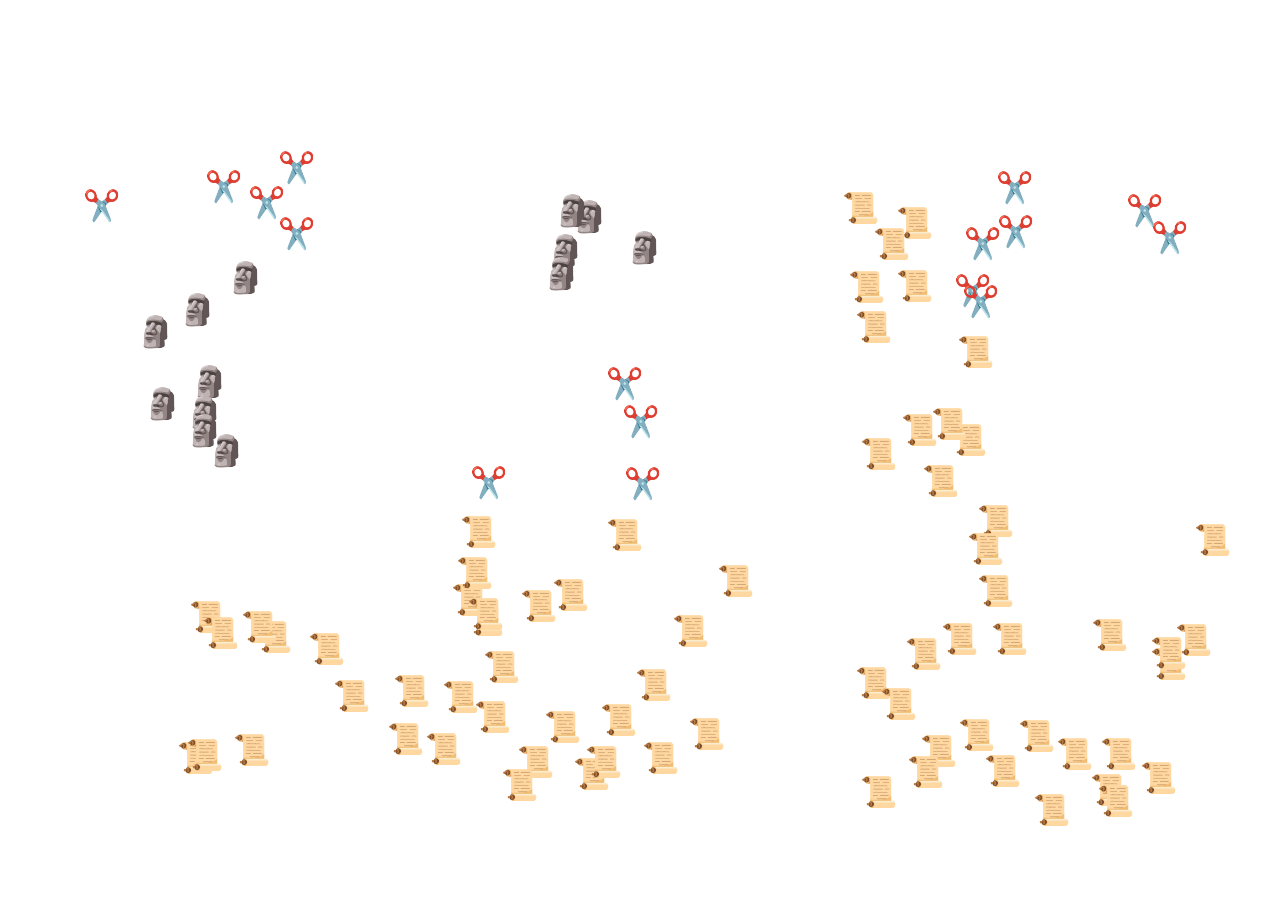
==== index.html @ 65959ac9 "Renamed html file to index.html" ====
<!DOCTYPE html>
<html lang="en">
<head>
    <meta charset="UTF-8">
    <meta http-equiv="X-UA-Compatible" content="IE=edge">
    <meta name="viewport" content="width=device-width, initial-scale=1.0">
    <link rel="stylesheet" href="/styles/rockpaperscissors.css">
    <title id="title">🗿📜✂️</title>
</head>
<body>
    <div id="playWrapper">
        <!-- <h1 id="winText">test</h1> -->
        <div id="playArea">
            <div id="winText"></div>
        </div>
    </div>
    
    <script src="/scripts/rockpaperscissors.js"></script>
</body>
</html>
---- styles/rockpaperscissors.css ----
p { 
    position: absolute;
    display: table-cell;
    text-align: center;
    vertical-align: middle;
    line-height: 45px;
    font-size: 30px;
    margin: 0;
    height: 45px;
    width: 45px;
    padding: 0;
    
}

#winText {
    z-index: 1;
    font-family: 'Lucida Sans', 'Lucida Sans Regular', 'Lucida Grande', 'Lucida Sans Unicode', Geneva, Verdana, sans-serif;
    font-size: 50px;
    display: table-cell;
    text-align: center;
    vertical-align: middle;
    line-height: 45px;
    margin: auto;
    width: 90%;
    height: 5%;
}

#playArea {
    display: flex;
    justify-content: center;
    margin: auto;
    width: 90%;
    height: 90%;
    /* background-color: red; */
}
#playWrapper {
    display: flex;
    justify-content: center;
    position: fixed;
    width: 100%;
    height: 100%;
    top: 0;
    left: 0;
}

.type_1::before {
    content: "🗿";
}

.type_2::before {
    content: "📜";
}

.type_3::before {
    content: "✂️";
}
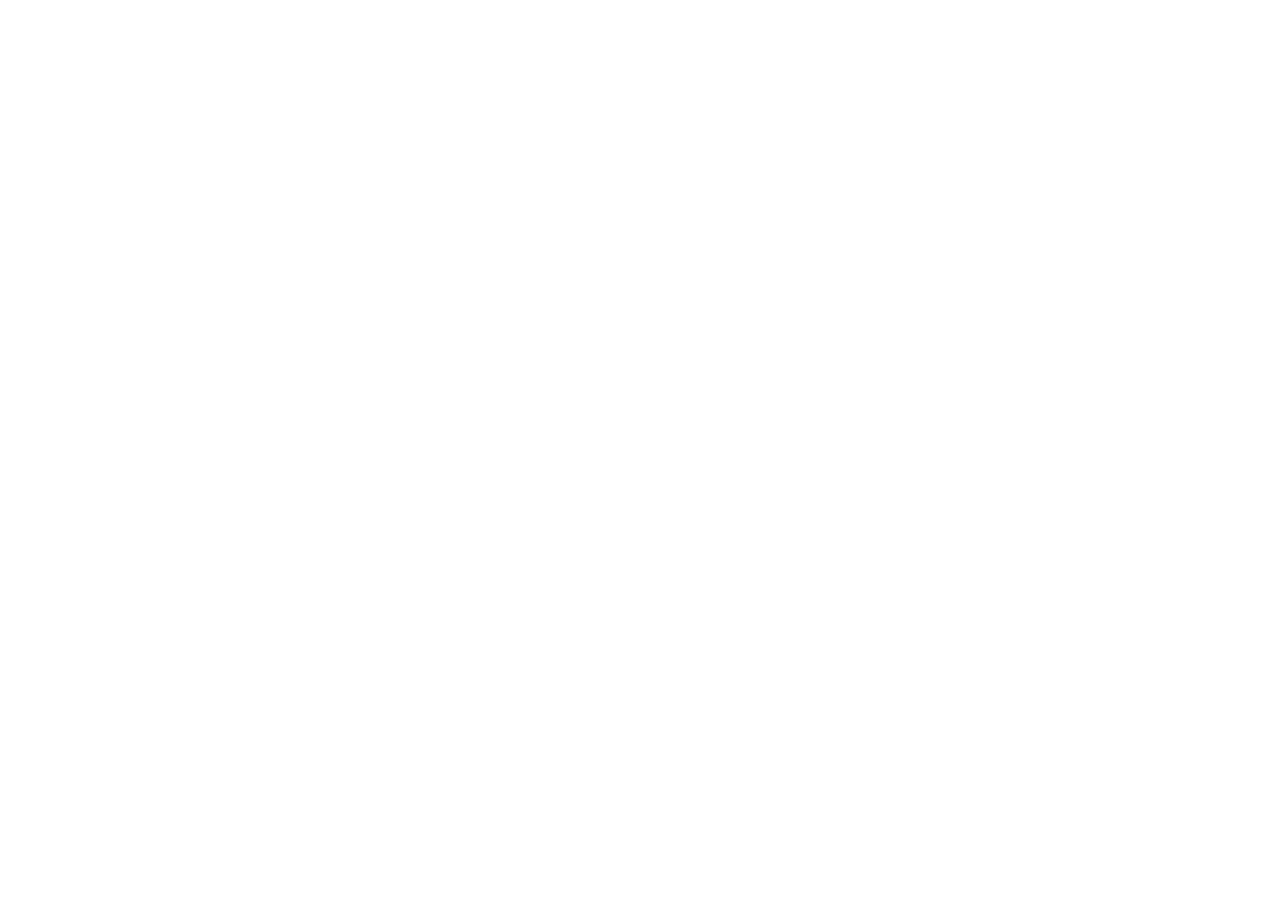
==== commit 3b772420: "Fixed refs" ====
--- a/index.html
+++ b/index.html
@@ -4,7 +4,7 @@
     <meta charset="UTF-8">
     <meta http-equiv="X-UA-Compatible" content="IE=edge">
     <meta name="viewport" content="width=device-width, initial-scale=1.0">
-    <link rel="stylesheet" href="/styles/rockpaperscissors.css">
+    <link rel="stylesheet" href="rock-paper-scissors/styles/rockpaperscissors.css">
     <title id="title">🗿📜✂️</title>
 </head>
 <body>
@@ -15,6 +15,6 @@
         </div>
     </div>
     
-    <script src="/scripts/rockpaperscissors.js"></script>
+    <script src="rock-paper-scissors/scripts/rockpaperscissors.js"></script>
 </body>
-</html>+</html>
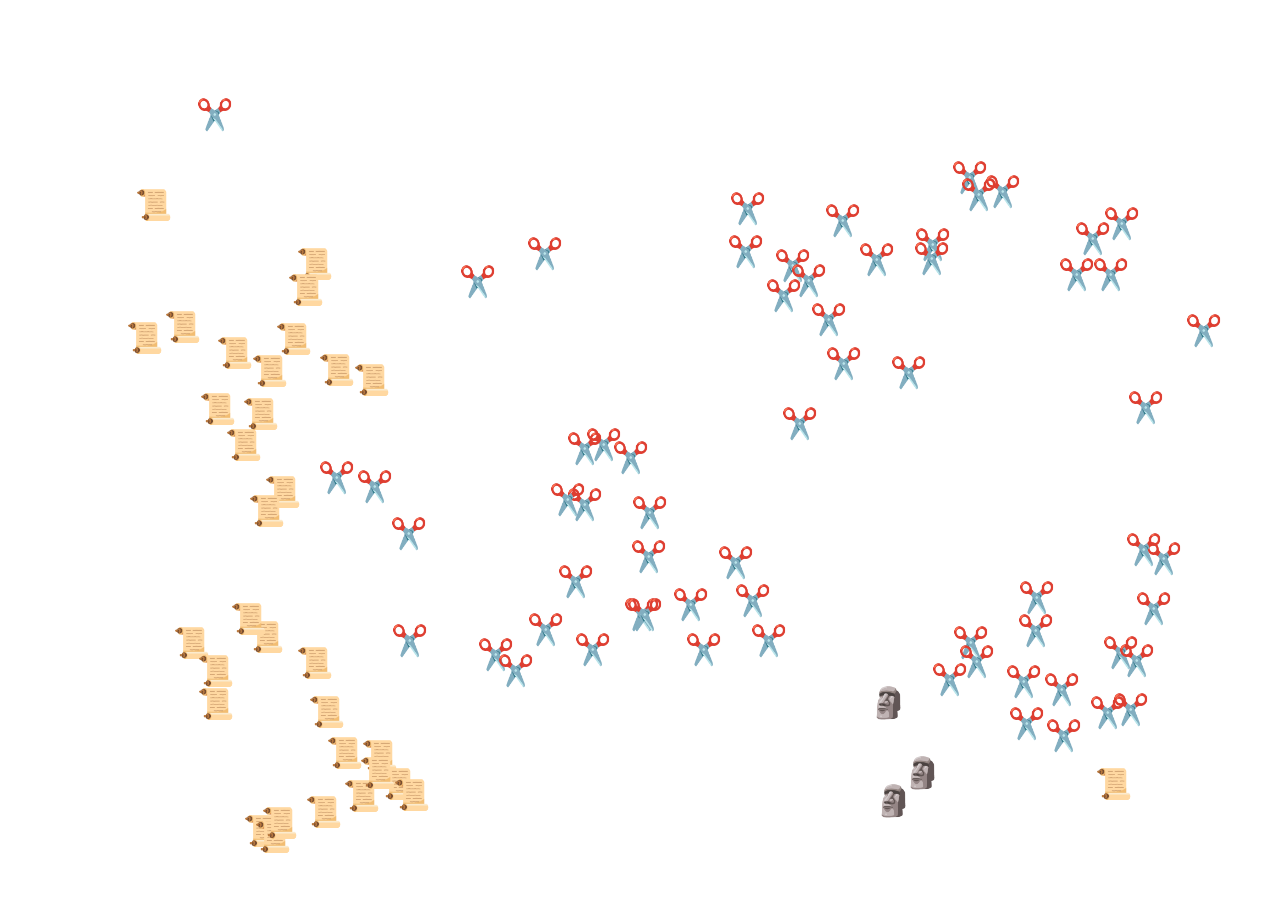
==== commit 9a42dbd6: "Fixed refs" ====
--- a/index.html
+++ b/index.html
@@ -4,7 +4,7 @@
     <meta charset="UTF-8">
     <meta http-equiv="X-UA-Compatible" content="IE=edge">
     <meta name="viewport" content="width=device-width, initial-scale=1.0">
-    <link rel="stylesheet" href="rock-paper-scissors/styles/rockpaperscissors.css">
+    <link rel="stylesheet" href="/styles/rockpaperscissors.css">
     <title id="title">🗿📜✂️</title>
 </head>
 <body>
@@ -15,6 +15,6 @@
         </div>
     </div>
     
-    <script src="rock-paper-scissors/scripts/rockpaperscissors.js"></script>
+    <script src="/scripts/rockpaperscissors.js"></script>
 </body>
 </html>
--- a/styles/rockpaperscissors.css
+++ b/styles/rockpaperscissors.css
@@ -0,0 +1,56 @@
+p { 
+    position: absolute;
+    display: table-cell;
+    text-align: center;
+    vertical-align: middle;
+    line-height: 45px;
+    font-size: 30px;
+    margin: 0;
+    height: 45px;
+    width: 45px;
+    padding: 0;
+    
+}
+
+#winText {
+    z-index: 1;
+    font-family: 'Lucida Sans', 'Lucida Sans Regular', 'Lucida Grande', 'Lucida Sans Unicode', Geneva, Verdana, sans-serif;
+    font-size: 50px;
+    display: table-cell;
+    text-align: center;
+    vertical-align: middle;
+    line-height: 45px;
+    margin: auto;
+    width: 90%;
+    height: 5%;
+}
+
+#playArea {
+    display: flex;
+    justify-content: center;
+    margin: auto;
+    width: 90%;
+    height: 90%;
+    /* background-color: red; */
+}
+#playWrapper {
+    display: flex;
+    justify-content: center;
+    position: fixed;
+    width: 100%;
+    height: 100%;
+    top: 0;
+    left: 0;
+}
+
+.type_1::before {
+    content: "🗿";
+}
+
+.type_2::before {
+    content: "📜";
+}
+
+.type_3::before {
+    content: "✂️";
+}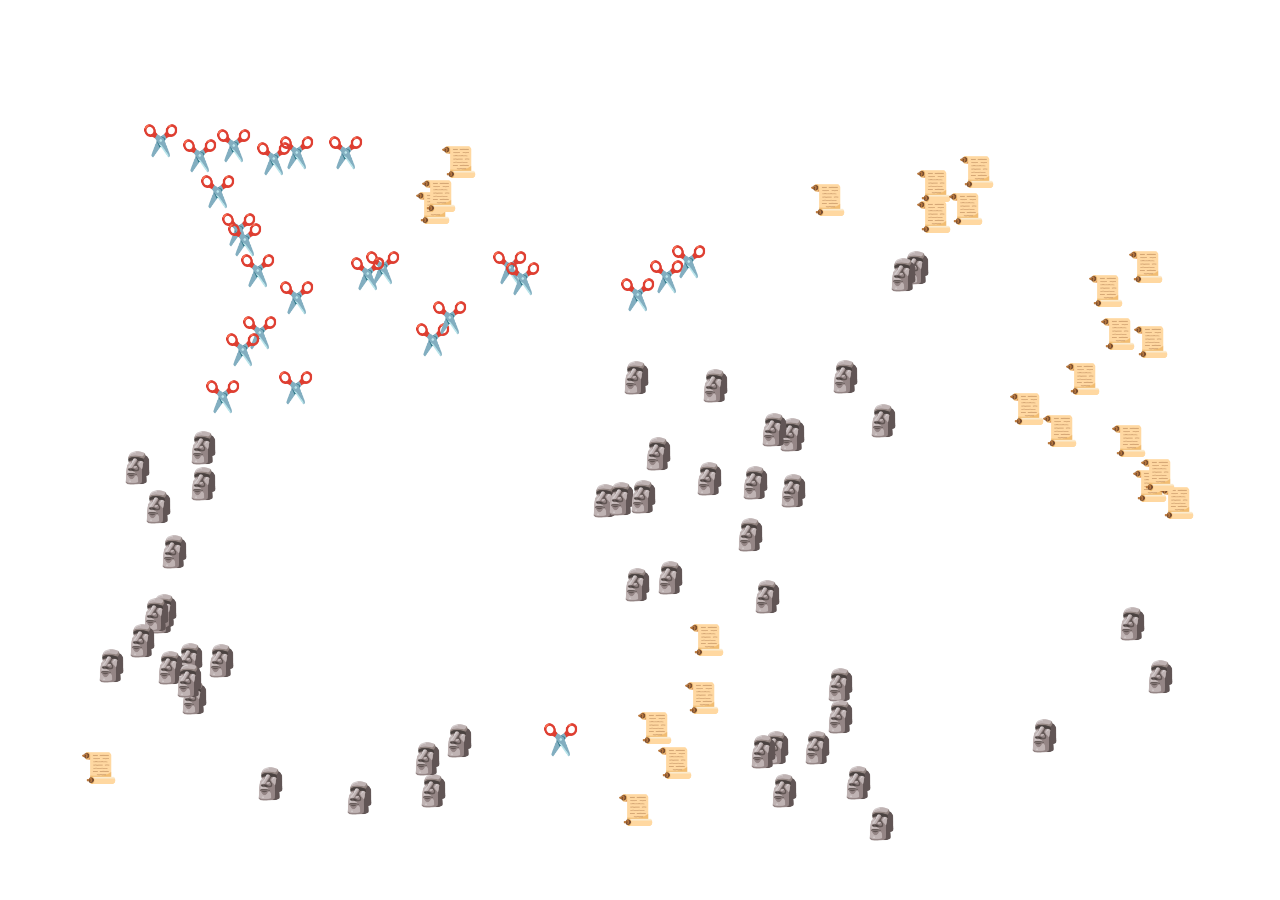
==== commit cf4c56fa: "Update index.html" ====
--- a/index.html
+++ b/index.html
@@ -4,7 +4,7 @@
     <meta charset="UTF-8">
     <meta http-equiv="X-UA-Compatible" content="IE=edge">
     <meta name="viewport" content="width=device-width, initial-scale=1.0">
-    <link rel="stylesheet" href="/styles/rockpaperscissors.css">
+    <link rel="stylesheet" href="styles/rockpaperscissors.css">
     <title id="title">🗿📜✂️</title>
 </head>
 <body>
@@ -15,6 +15,6 @@
         </div>
     </div>
     
-    <script src="/scripts/rockpaperscissors.js"></script>
+    <script src="scripts/rockpaperscissors.js"></script>
 </body>
 </html>
